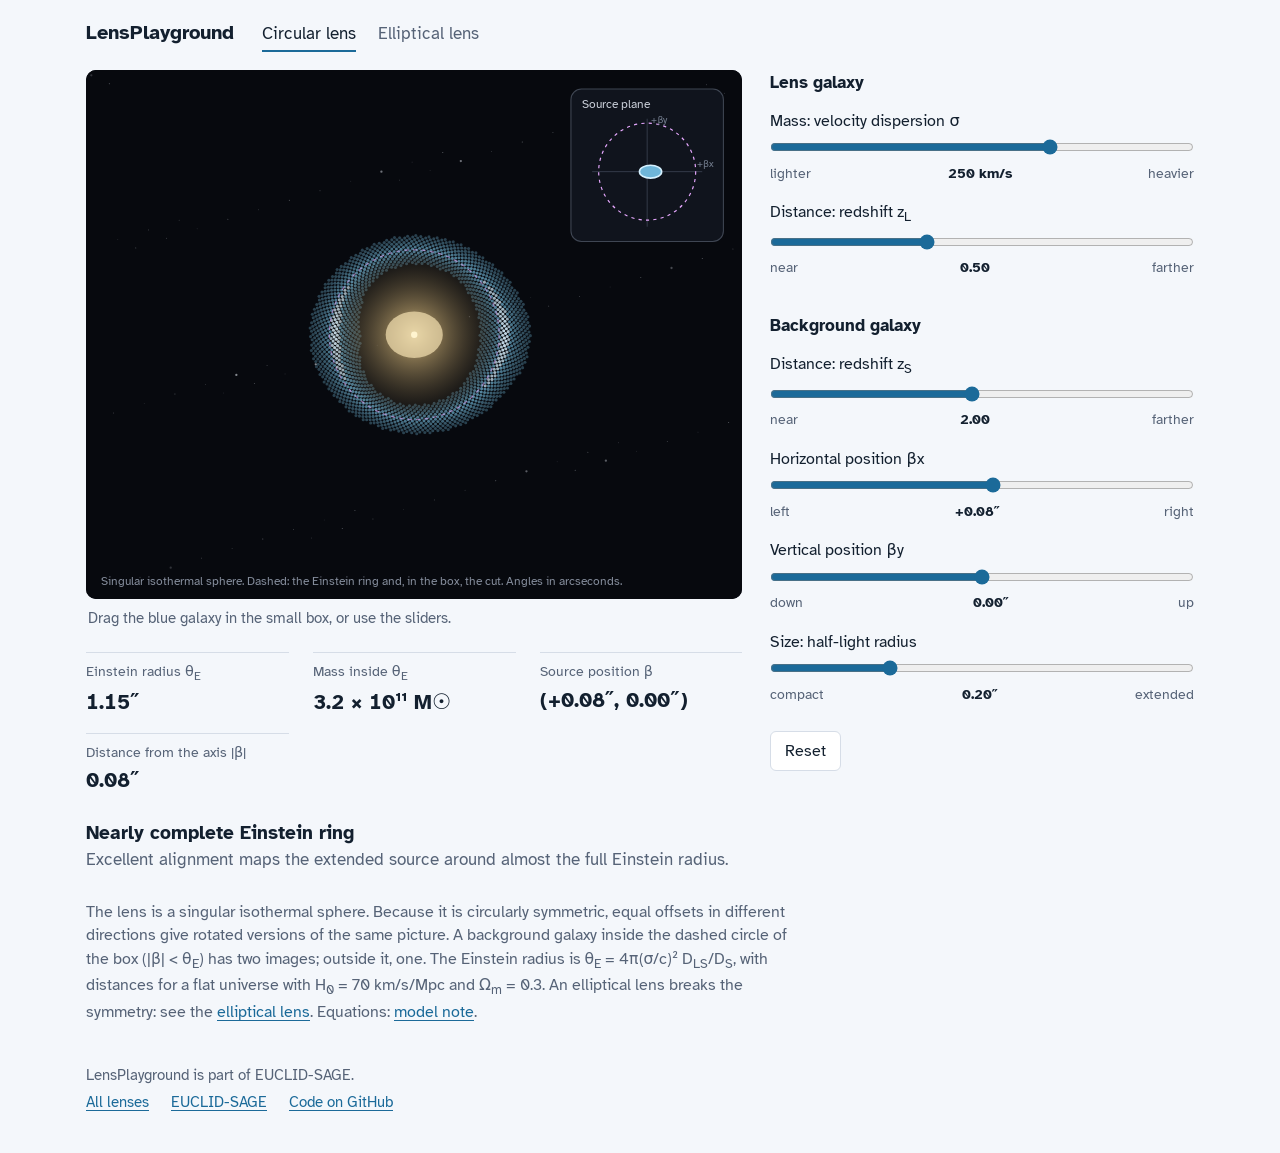
==== circular.html @ a2fd7866 "Add circular.html" ====
<!doctype html>
<html lang="en">
<head>
<meta charset="utf-8">
<meta name="viewport" content="width=device-width,initial-scale=1">
<title>LensPlayground: circular lens</title>
<link rel="stylesheet" href="playground.css">
</head>
<body>
<header class="top">
  <a class="home" href="index.html">LensPlayground</a>
  <nav><a href="circular.html" aria-current="page">Circular lens</a><a href="elliptical.html">Elliptical lens</a></nav>
</header>

<div id="playground" class="layout">
  <div class="picture">
    <svg id="view" viewBox="0 0 620 500" role="img" aria-label="Lensed image of a background galaxy behind a circular lens">
            <defs>
              <radialGradient id="galaxyGlow">
                <stop offset="0" stop-color="#f4e4b2" stop-opacity=".95"/>
                <stop offset=".3" stop-color="#d6b779" stop-opacity=".55"/>
                <stop offset="1" stop-color="#77623f" stop-opacity="0"/>
              </radialGradient>
              <clipPath id="insetClip"><rect width="144" height="144" rx="10"/></clipPath>
            </defs>
            <rect width="620" height="500" fill="#07090e"/>
            <g id="stars"></g>
            <g id="lensedSource"></g>
            <circle id="einsteinRing" cx="310" cy="250" r="70" fill="none" stroke="#e7a8ff" stroke-width="1.2" stroke-opacity=".55" stroke-dasharray="4 4"/>
            <!-- lens galaxy: decoration only, not part of the lens model -->
            <circle cx="310" cy="250" r="82" fill="url(#galaxyGlow)"/>
            <ellipse cx="310" cy="250" rx="27" ry="22" fill="#e8d5a7" opacity=".78"/>
            <circle cx="310" cy="250" r="3" fill="#fff4cf"/>
            <g transform="translate(458 18)">
              <rect width="144" height="144" rx="10" fill="#10141d" stroke="#3f4653"/>
              <g clip-path="url(#insetClip)">
                <text x="10" y="18" fill="#c9ced8" font-size="11">Source plane</text>
                <line x1="72" y1="28" x2="72" y2="130" stroke="#414958" stroke-width=".7"/>
                <line x1="20" y1="78" x2="124" y2="78" stroke="#414958" stroke-width=".7"/>
                <circle cx="72" cy="78" r="3" fill="#9098a8"/>
                <circle id="cutCircle" cx="72" cy="78" r="30" fill="none" stroke="#e7a8ff" stroke-width="1.1" stroke-dasharray="3 4"/>
                <ellipse id="sourceMarker" cx="75" cy="78" rx="9" ry="6" fill="#6fb6d9" stroke="#d5f1ff" stroke-width="1.5" style="cursor:grab;touch-action:none"/>
              </g>
              <text x="119" y="74" fill="#747e8f" font-size="9">+βx</text>
              <text x="76" y="32" fill="#747e8f" font-size="9">+βy</text>
            </g>
            <text x="14" y="486" fill="#858d9c" font-size="11">Singular isothermal sphere. Dashed: the Einstein ring and, in the box, the cut. Angles in arcseconds.</text>
          </svg>
    <p class="hint">Drag the blue galaxy in the small box, or use the sliders.</p>
    <dl class="readout">
      <div><dt>Einstein radius θ<sub>E</sub></dt><dd id="einsteinRadiusText"></dd></div>
      <div><dt>Mass inside θ<sub>E</sub></dt><dd id="einsteinMassText"></dd></div>
      <div><dt>Source position β</dt><dd id="sourcePositionText"></dd></div>
      <div><dt>Distance from the axis |β|</dt><dd id="sourceOffsetText"></dd></div>
    </dl>
    <p class="verdict"><strong id="morphology"></strong><span id="explanation"></span></p>
  </div>

  <div class="controls">
    <section>
      <h2>Lens galaxy</h2>
      <div class="control">
        <label for="velocityDispersion">Mass: velocity dispersion σ</label>
        <input id="velocityDispersion" type="range" min="150" max="300" value="250" step="1">
        <div class="scale"><span>lighter</span><output id="velocityDispersionValue" for="velocityDispersion"></output><span>heavier</span></div>
      </div>
      <div class="control">
        <label for="lensRedshift">Distance: redshift z<sub>L</sub></label>
        <input id="lensRedshift" type="range" min="0.1" max="1.2" value="0.5" step="0.01">
        <div class="scale"><span>near</span><output id="lensRedshiftValue" for="lensRedshift"></output><span>farther</span></div>
      </div>
    </section>
    <section>
      <h2>Background galaxy</h2>
      <div class="control">
        <label for="sourceRedshift">Distance: redshift z<sub>S</sub></label>
        <input id="sourceRedshift" type="range" min="0.2" max="4" value="2" step="0.01">
        <div class="scale"><span>near</span><output id="sourceRedshiftValue" for="sourceRedshift"></output><span>farther</span></div>
      </div>
      <div class="control">
        <label for="sourceX">Horizontal position βx</label>
        <input id="sourceX" type="range" min="-1.5" max="1.5" value="0.08" step="0.01">
        <div class="scale"><span>left</span><output id="sourceXValue" for="sourceX"></output><span>right</span></div>
      </div>
      <div class="control">
        <label for="sourceY">Vertical position βy</label>
        <input id="sourceY" type="range" min="-1.5" max="1.5" value="0" step="0.01">
        <div class="scale"><span>down</span><output id="sourceYValue" for="sourceY"></output><span>up</span></div>
      </div>
      <div class="control">
        <label for="sourceRadius">Size: half-light radius</label>
        <input id="sourceRadius" type="range" min="0.05" max="0.6" value="0.2" step="0.01">
        <div class="scale"><span>compact</span><output id="sourceRadiusValue" for="sourceRadius"></output><span>extended</span></div>
      </div>
    </section>
    <button id="reset" type="button" class="reset">Reset</button>
  </div>

  <p class="note">The lens is a singular isothermal sphere. Because it is circularly symmetric, equal offsets in
    different directions give rotated versions of the same picture. A background galaxy inside the dashed circle of
    the box (|β| &lt; θ<sub>E</sub>) has two images; outside it, one. The Einstein radius is
    θ<sub>E</sub> = 4π(σ/c)² D<sub>LS</sub>/D<sub>S</sub>, with distances for a flat universe with
    H<sub>0</sub> = 70 km/s/Mpc and Ω<sub>m</sub> = 0.3. An elliptical lens breaks the symmetry: see the
    <a href="elliptical.html">elliptical lens</a>. Equations: <a href="docs/lens_playground_models.pdf">model note</a>.</p>
</div>

<footer>
  LensPlayground is part of EUCLID-SAGE.
  <nav>
    <a href="index.html">All lenses</a>
    <a href="https://github.com/singularity4/EUCLID-SAGE">EUCLID-SAGE</a>
    <a href="https://github.com/singularity4/LensPlayground">Code on GitHub</a>
  </nav>
</footer>

<script src="lensmodel.js"></script>
<script src="playground.js"></script>
<script>
(() => {
  'use strict';
  const { LensModel, Playground } = window;
  const element = id => document.getElementById(id);

  const SOURCE_AXIS_RATIO = 0.58;          // fixed axis ratio of the source on this page
  const [sourceE1, sourceE2] = LensModel.angleAndRatioToEllipticity(0, SOURCE_AXIS_RATIO);
  const DEFAULTS = {velocityDispersion: 250, lensRedshift: 0.5, sourceRedshift: 2, sourceX: 0.08, sourceY: 0, sourceRadius: 0.2};
  const sliders = Object.fromEntries(Object.keys(DEFAULTS).map(id => [id, element(id)]));

  /** Name and short explanation of the image configuration, from the source offset relative to the ring. */
  function describeImages(offset, einsteinRadius, halfLightRadius) {
    const relativeOffset = offset / (einsteinRadius + halfLightRadius);
    if (relativeOffset < 0.12) return ['Nearly complete Einstein ring', 'Excellent alignment maps the extended source around almost the full Einstein radius.'];
    if (relativeOffset < 0.45) return ['Partial ring / bright arcs', 'Moving the source away from the optical axis breaks the symmetric ring into arcs.'];
    if (relativeOffset < 0.9) return ['Asymmetric arc pair', 'The source is substantially off-axis. One image becomes dominant while a counterimage remains.'];
    return ['Weakly separated lens images', 'At large source offset the dramatic ring geometry disappears and the images become strongly asymmetric.'];
  }

  function update() {
    Playground.keepSourceBehindLens(sliders.lensRedshift, sliders.sourceRedshift);
    const velocityDispersion = +sliders.velocityDispersion.value;
    const lensRedshift = +sliders.lensRedshift.value;
    const sourceRedshift = +sliders.sourceRedshift.value;
    const einsteinRadius = LensModel.einsteinRadius(velocityDispersion, lensRedshift, sourceRedshift);
    const lens = {einsteinRadius, e1: 0, e2: 0, shear1: 0, shear2: 0};
    const source = {centreX: +sliders.sourceX.value, centreY: +sliders.sourceY.value, halfLightRadius: +sliders.sourceRadius.value,
                    sersicIndex: Playground.SOURCE_SERSIC_INDEX, e1: sourceE1, e2: sourceE2};
    const offset = Math.hypot(source.centreX, source.centreY);

    element('velocityDispersionValue').textContent = velocityDispersion.toFixed(0) + ' km/s';
    element('lensRedshiftValue').textContent = lensRedshift.toFixed(2);
    element('sourceRedshiftValue').textContent = sourceRedshift.toFixed(2);
    element('sourceXValue').textContent = Playground.formatAngle(source.centreX);
    element('sourceYValue').textContent = Playground.formatAngle(source.centreY);
    element('sourceRadiusValue').textContent = source.halfLightRadius.toFixed(2) + '″';
    element('sourcePositionText').textContent = '(' + Playground.formatAngle(source.centreX) + ', ' + Playground.formatAngle(source.centreY) + ')';
    element('sourceOffsetText').textContent = offset.toFixed(2) + '″';
    element('einsteinRadiusText').textContent = einsteinRadius.toFixed(2) + '″';
    element('einsteinMassText').textContent = Playground.formatMass(LensModel.massInsideEinsteinRadius(einsteinRadius, lensRedshift, sourceRedshift));

    // For the SIS the tangential critical curve is the Einstein ring, and the cut is the circle |beta| = theta_E.
    element('einsteinRing').setAttribute('r', Playground.imagePlaneLength(einsteinRadius));
    element('cutCircle').setAttribute('r', Playground.sourcePlaneLength(einsteinRadius));
    Playground.placeSourceMarker(element('sourceMarker'), source, SOURCE_AXIS_RATIO);
    Playground.drawLensedSource(element('lensedSource'), lens, source);

    const [name, explanation] = describeImages(offset, einsteinRadius, source.halfLightRadius);
    element('morphology').textContent = name;
    element('explanation').textContent = explanation;
  }

  Object.values(sliders).forEach(slider => slider.addEventListener('input', update));
  element('reset').addEventListener('click', () => {
    for (const [id, value] of Object.entries(DEFAULTS)) sliders[id].value = value;
    update();
  });
  Playground.drawStars(element('stars'));
  Playground.enableSourceDragging(element('view'), element('sourceMarker'), sliders.sourceX, sliders.sourceY, update);
  update();
})();
</script>
</body>
</html>
---- playground.css ----
/*
 * playground.css - typeface, colours and layout of the LensPlayground pages, in light and dark mode.
 * Colours: night blue of the sky, blue of the lensed light, gold of the lens galaxy.
 */

@font-face {
  font-family: 'Atkinson Hyperlegible';
  font-style: normal;
  font-weight: 400;
  font-display: swap;
  src: url('fonts/atkinson-hyperlegible-latin-400-normal.woff2') format('woff2');
}
@font-face {
  font-family: 'Atkinson Hyperlegible';
  font-style: normal;
  font-weight: 700;
  font-display: swap;
  src: url('fonts/atkinson-hyperlegible-latin-700-normal.woff2') format('woff2');
}
@font-face {
  font-family: 'Atkinson Hyperlegible';
  font-style: italic;
  font-weight: 400;
  font-display: swap;
  src: url('fonts/atkinson-hyperlegible-latin-400-italic.woff2') format('woff2');
}

:root {
  --paper: #f4f7fb;
  --surface: #ffffff;
  --ink: #13202f;
  --muted: #566377;
  --rule: #d6dde7;
  --accent: #1b6a99;
  --sky: #060a14;
}

@media (prefers-color-scheme: dark) {
  :root {
    --paper: #0a101b;
    --surface: #0f1726;
    --ink: #e7eef6;
    --muted: #97a5b7;
    --rule: #243245;
    --accent: #8fd0f0;
  }
}

* { box-sizing: border-box; }

html {
  font-family: 'Atkinson Hyperlegible', system-ui, sans-serif;
  font-size: 17px;
  line-height: 1.5;
}

body { margin: 0; background: var(--paper); color: var(--ink); }
a { color: var(--accent); text-underline-offset: 3px; }
:focus-visible { outline: 2px solid var(--accent); outline-offset: 3px; border-radius: 3px; }

footer { max-width: 1140px; margin: 0 auto; padding: 0 16px 40px; color: var(--muted); font-size: .88rem; }
footer nav { display: flex; flex-wrap: wrap; gap: 6px 22px; margin-top: 4px; }

/* ------------------------------------------------------------------------------------------- start page */

.sky { position: relative; background: var(--sky); }
.sky canvas { display: block; width: 100%; height: min(62vh, 560px); min-height: 320px; cursor: crosshair; touch-action: none; }
.sky .title { position: absolute; left: max(16px, calc((100% - 760px) / 2)); right: 16px; bottom: 28px; color: #eef4fb; pointer-events: none; }
.sky h1 { margin: 0; font-size: 3rem; line-height: 1.05; font-weight: 700; letter-spacing: -0.01em; }
.sky .title p { margin: .4rem 0 0; color: #b9c7d8; max-width: 34em; }

.home-content { max-width: 760px; margin: 0 auto; padding: 40px 16px 24px; }
.home-content + footer { max-width: 760px; }
.intro { font-size: 1.2rem; margin: 0 0 32px; max-width: 36em; }

.lens-link {
  display: grid;
  grid-template-columns: 200px 1fr;
  gap: 20px;
  align-items: center;
  padding: 18px 0;
  border-top: 1px solid var(--rule);
  color: inherit;
  text-decoration: none;
}
.lens-link:last-of-type { border-bottom: 1px solid var(--rule); }
.lens-link canvas { width: 200px; height: 125px; border-radius: 6px; display: block; background: var(--sky); }
.lens-link h2 { margin: 0 0 .2rem; font-size: 1.25rem; color: var(--accent); }
.lens-link p { margin: 0; color: var(--muted); }
.lens-link:hover h2, .lens-link:focus-visible h2 { text-decoration: underline; text-underline-offset: 3px; }
.lens-link:focus-visible { outline-offset: 4px; }

.model { margin: 32px 0 0; color: var(--muted); font-size: .95rem; max-width: 40em; }

@media (max-width: 560px) {
  .sky h1 { font-size: 2.2rem; }
  .lens-link { grid-template-columns: 120px 1fr; gap: 14px; }
  .lens-link canvas { width: 120px; height: 75px; }
}

/* -------------------------------------------------------------------------------------------- lens pages */

.top { display: flex; flex-wrap: wrap; align-items: baseline; gap: 6px 28px; max-width: 1140px; margin: 0 auto; padding: 18px 16px 10px; }
.top .home { font-weight: 700; color: var(--ink); text-decoration: none; font-size: 1.15rem; }
.top nav { display: flex; gap: 22px; }
.top nav a { color: var(--muted); text-decoration: none; padding-bottom: 3px; border-bottom: 2px solid transparent; }
.top nav a[aria-current] { color: var(--ink); border-bottom-color: var(--accent); }
.top nav a:hover { color: var(--ink); }

.layout { display: grid; gap: 28px; align-items: start; max-width: 1140px; margin: 0 auto; padding: 8px 16px 40px; }
@media (min-width: 860px) {
  .layout { grid-template-columns: minmax(0, 1.55fr) minmax(280px, 1fr); }
}

.picture svg { display: block; width: 100%; height: auto; border-radius: 10px; background: var(--sky); }
.picture .hint { margin: 8px 2px 0; color: var(--muted); font-size: .9rem; }

.readout { display: grid; grid-template-columns: repeat(auto-fit, minmax(150px, 1fr)); gap: 14px 24px; margin: 22px 0 0; }
.readout div { border-top: 1px solid var(--rule); padding-top: 8px; }
.readout dt { color: var(--muted); font-size: .85rem; }
.readout dd { margin: 2px 0 0; font-size: 1.25rem; font-weight: 700; font-variant-numeric: tabular-nums; }

.verdict { margin: 22px 0 0; }
.verdict strong { display: block; font-size: 1.1rem; }
.verdict span { color: var(--muted); }

.controls h2 { font-size: 1rem; margin: 0 0 6px; }
.controls section + section { margin-top: 26px; }
.control { padding: 8px 0; }
.control label { display: block; font-size: .95rem; }
.control input { width: 100%; margin: 6px 0 2px; accent-color: var(--accent); }
.scale { display: flex; justify-content: space-between; font-size: .85rem; color: var(--muted); }
.scale output { color: var(--ink); font-weight: 700; font-variant-numeric: tabular-nums; }

.reset {
  margin-top: 18px;
  font: inherit;
  font-size: .95rem;
  color: var(--ink);
  background: var(--surface);
  border: 1px solid var(--rule);
  border-radius: 6px;
  padding: 7px 14px;
  cursor: pointer;
}

.note { grid-column: 1 / -1; max-width: 46em; color: var(--muted); font-size: .92rem; margin: 0; }
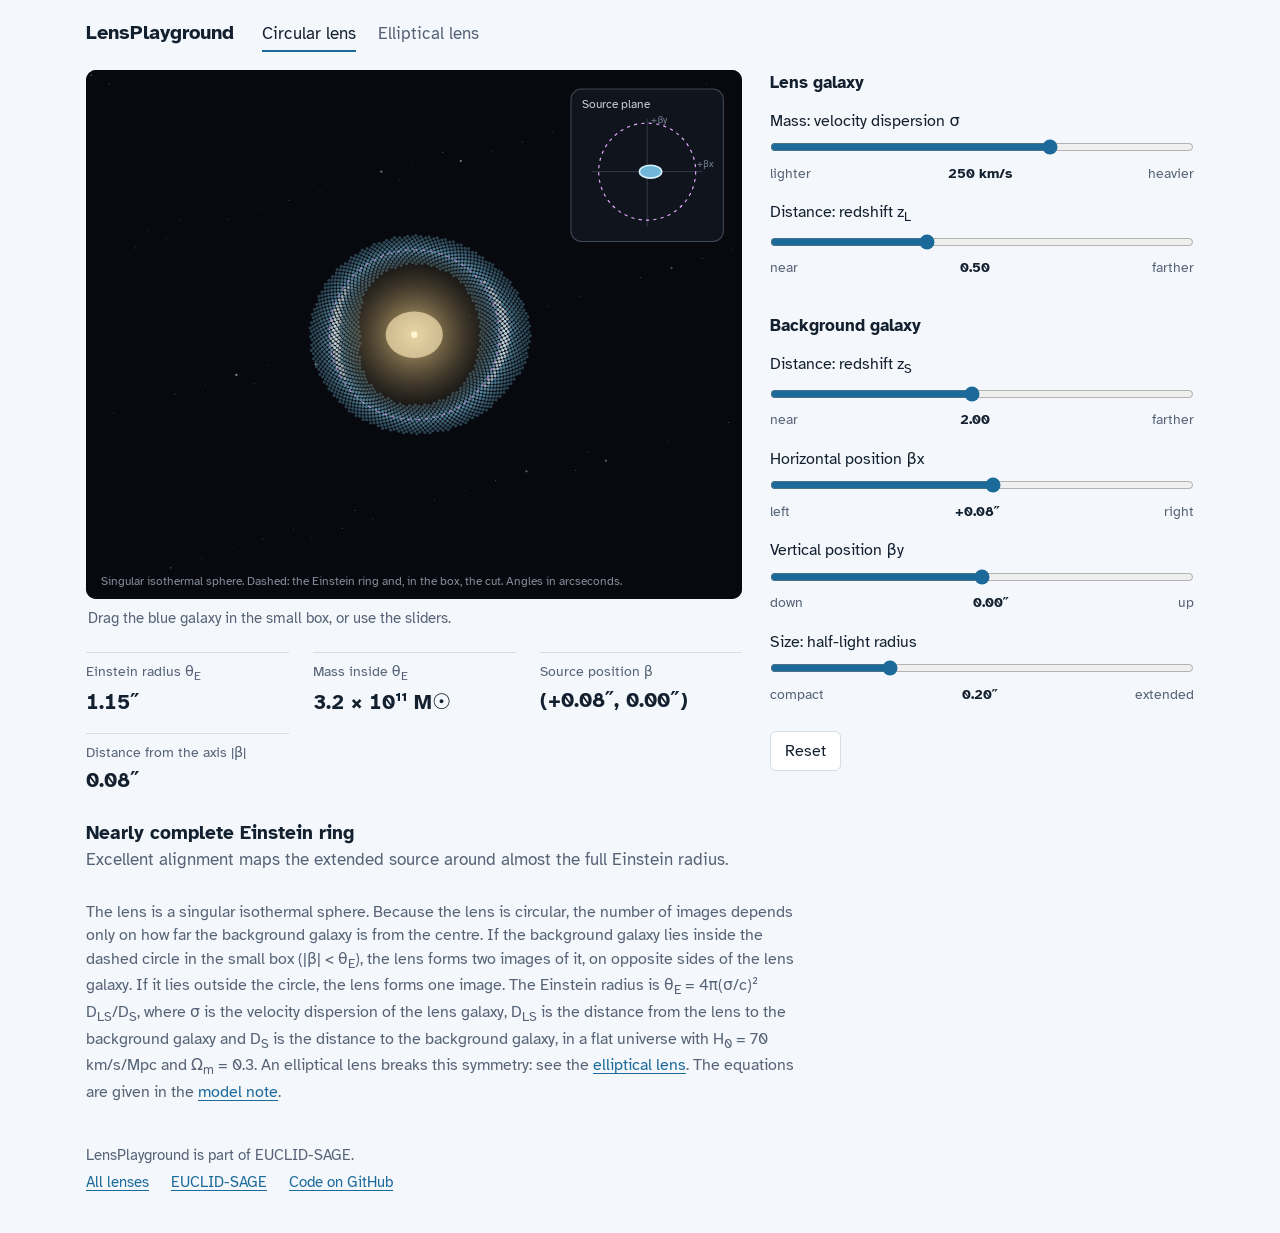
==== commit 4a65d601: "Update circular.html" ====
--- a/circular.html
+++ b/circular.html
@@ -96,12 +96,15 @@
     <button id="reset" type="button" class="reset">Reset</button>
   </div>
 
-  <p class="note">The lens is a singular isothermal sphere. Because it is circularly symmetric, equal offsets in
-    different directions give rotated versions of the same picture. A background galaxy inside the dashed circle of
-    the box (|β| &lt; θ<sub>E</sub>) has two images; outside it, one. The Einstein radius is
-    θ<sub>E</sub> = 4π(σ/c)² D<sub>LS</sub>/D<sub>S</sub>, with distances for a flat universe with
-    H<sub>0</sub> = 70 km/s/Mpc and Ω<sub>m</sub> = 0.3. An elliptical lens breaks the symmetry: see the
-    <a href="elliptical.html">elliptical lens</a>. Equations: <a href="docs/lens_playground_models.pdf">model note</a>.</p>
+  <p class="note">The lens is a singular isothermal sphere. Because the lens is circular, the number of images depends
+    only on how far the background galaxy is from the centre. If the background galaxy lies inside the dashed circle in
+    the small box (|β| &lt; θ<sub>E</sub>), the lens forms two images of it, on opposite sides of the lens galaxy. If it
+    lies outside the circle, the lens forms one image. The Einstein radius is
+    θ<sub>E</sub> = 4π(σ/c)² D<sub>LS</sub>/D<sub>S</sub>, where σ is the velocity dispersion of the lens galaxy,
+    D<sub>LS</sub> is the distance from the lens to the background galaxy and D<sub>S</sub> is the distance to the
+    background galaxy, in a flat universe with H<sub>0</sub> = 70 km/s/Mpc and Ω<sub>m</sub> = 0.3. An elliptical
+    lens breaks this symmetry: see the <a href="elliptical.html">elliptical lens</a>. The equations are given in the
+    <a href="docs/lens_playground_models.pdf">model note</a>.</p>
 </div>
 
 <footer>
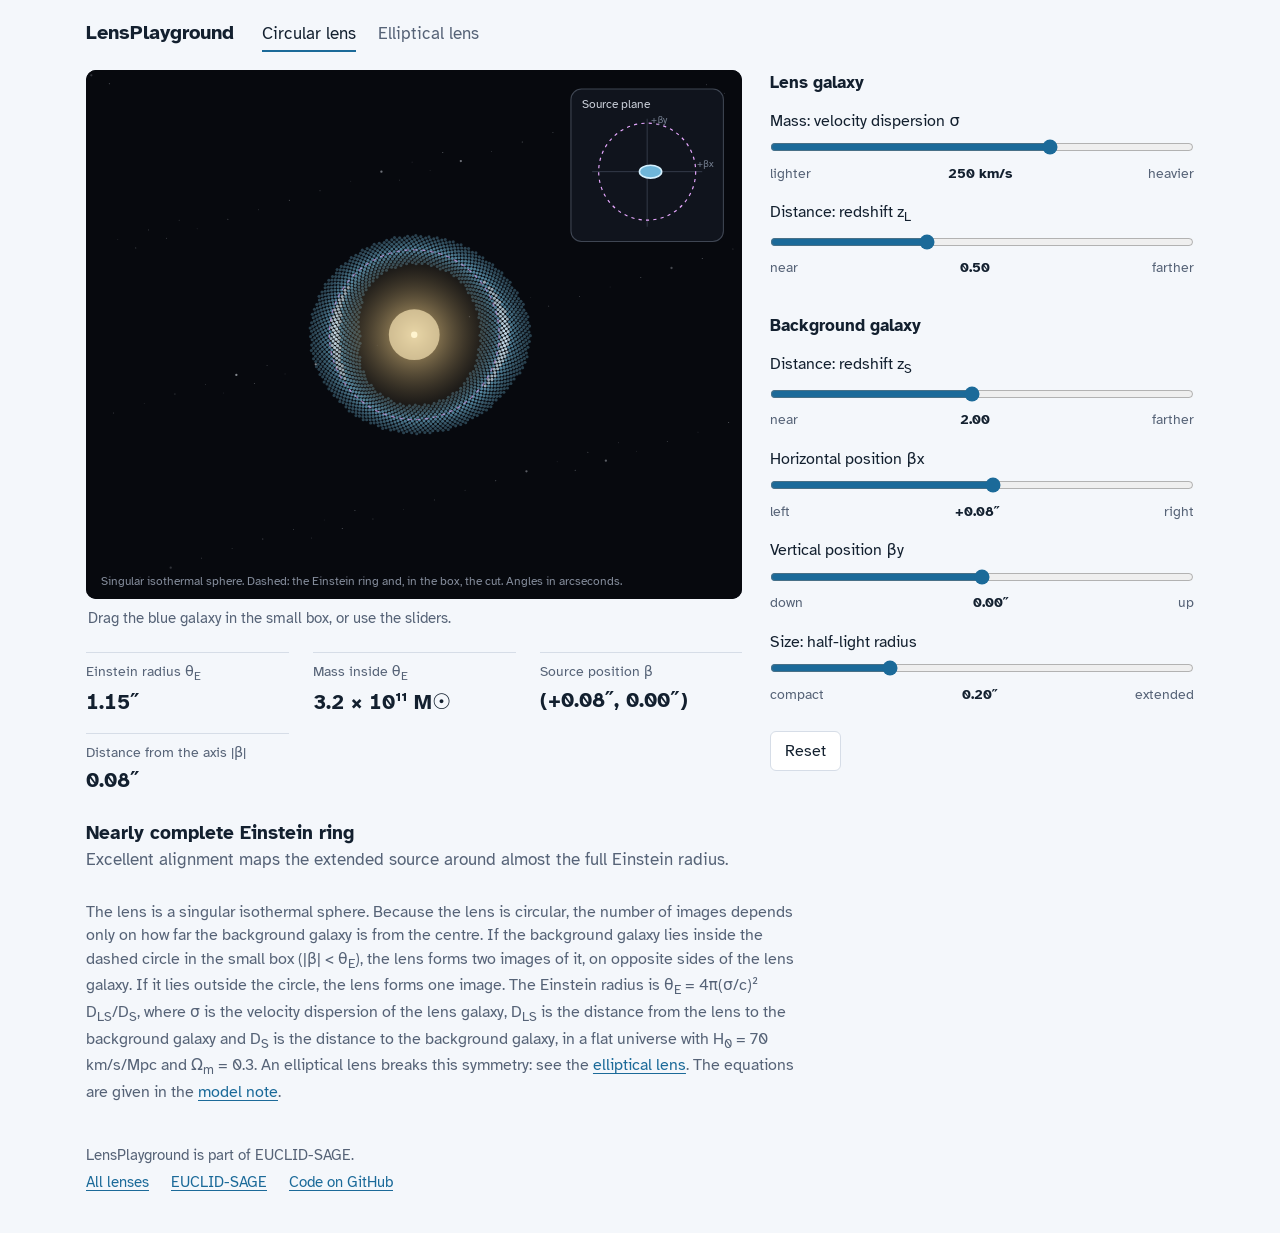
==== commit 162211c9: "Update circular.html" ====
--- a/circular.html
+++ b/circular.html
@@ -29,7 +29,7 @@
             <circle id="einsteinRing" cx="310" cy="250" r="70" fill="none" stroke="#e7a8ff" stroke-width="1.2" stroke-opacity=".55" stroke-dasharray="4 4"/>
             <!-- lens galaxy: decoration only, not part of the lens model -->
             <circle cx="310" cy="250" r="82" fill="url(#galaxyGlow)"/>
-            <ellipse cx="310" cy="250" rx="27" ry="22" fill="#e8d5a7" opacity=".78"/>
+            <ellipse cx="310" cy="250" rx="24" ry="24" fill="#e8d5a7" opacity=".78"/>
             <circle cx="310" cy="250" r="3" fill="#fff4cf"/>
             <g transform="translate(458 18)">
               <rect width="144" height="144" rx="10" fill="#10141d" stroke="#3f4653"/>
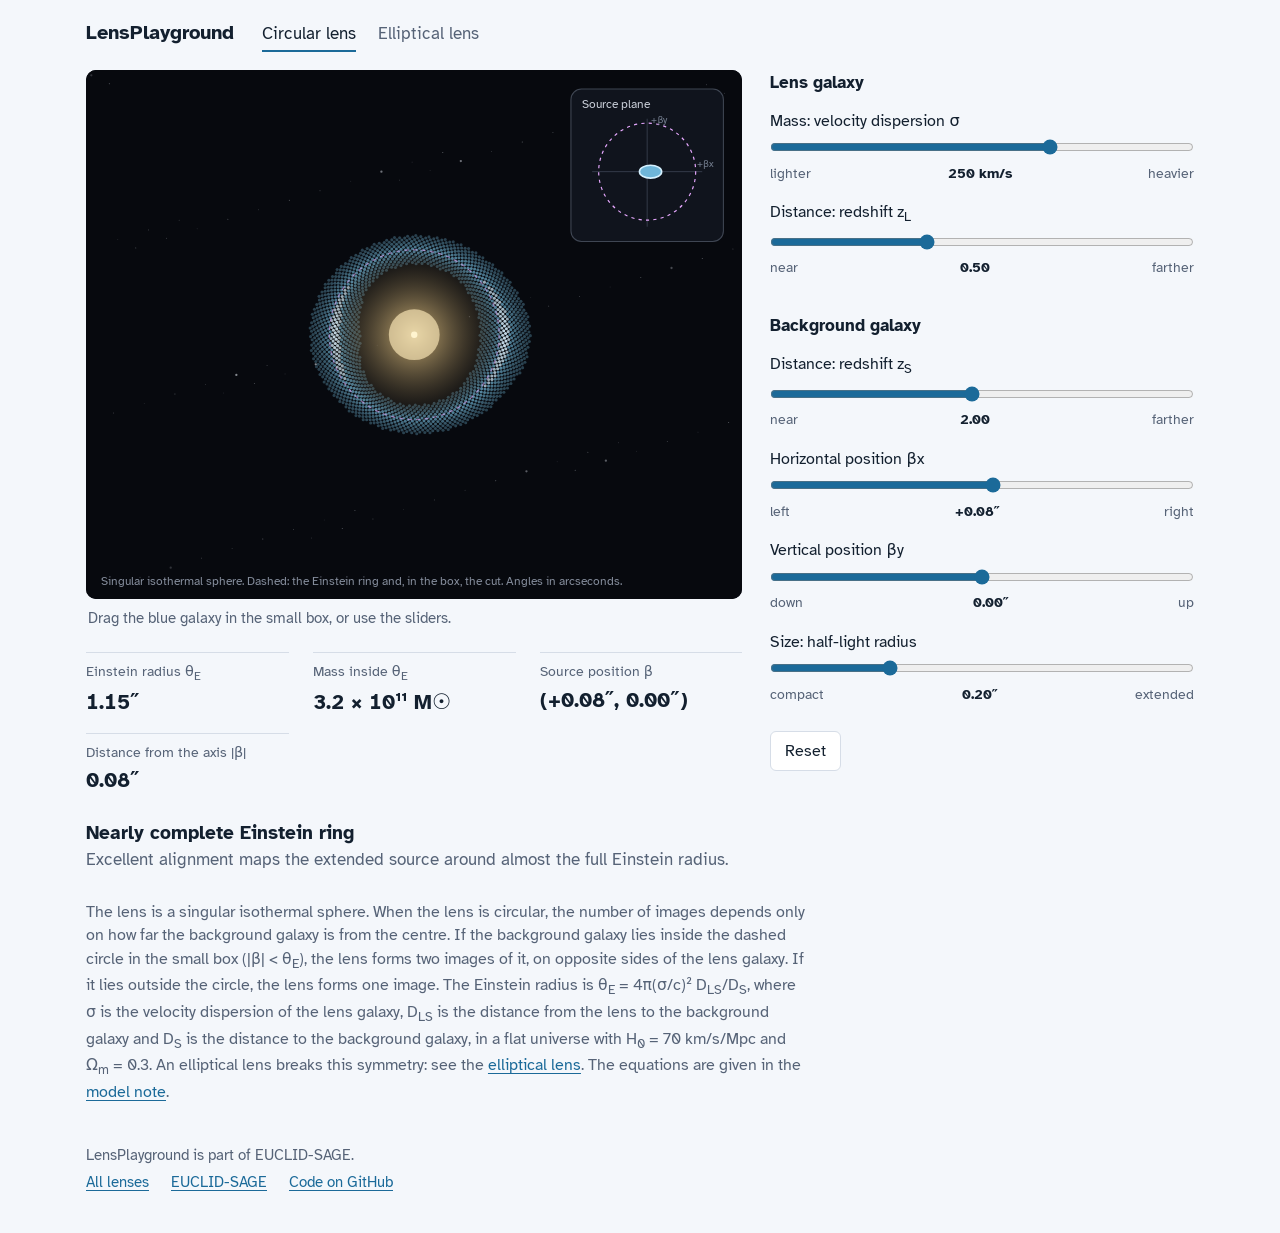
==== commit 49a679d7: "Update circular.html" ====
--- a/circular.html
+++ b/circular.html
@@ -96,7 +96,7 @@
     <button id="reset" type="button" class="reset">Reset</button>
   </div>
 
-  <p class="note">The lens is a singular isothermal sphere. Because the lens is circular, the number of images depends
+  <p class="note">The lens is a singular isothermal sphere. When the lens is circular, the number of images depends
     only on how far the background galaxy is from the centre. If the background galaxy lies inside the dashed circle in
     the small box (|β| &lt; θ<sub>E</sub>), the lens forms two images of it, on opposite sides of the lens galaxy. If it
     lies outside the circle, the lens forms one image. The Einstein radius is
